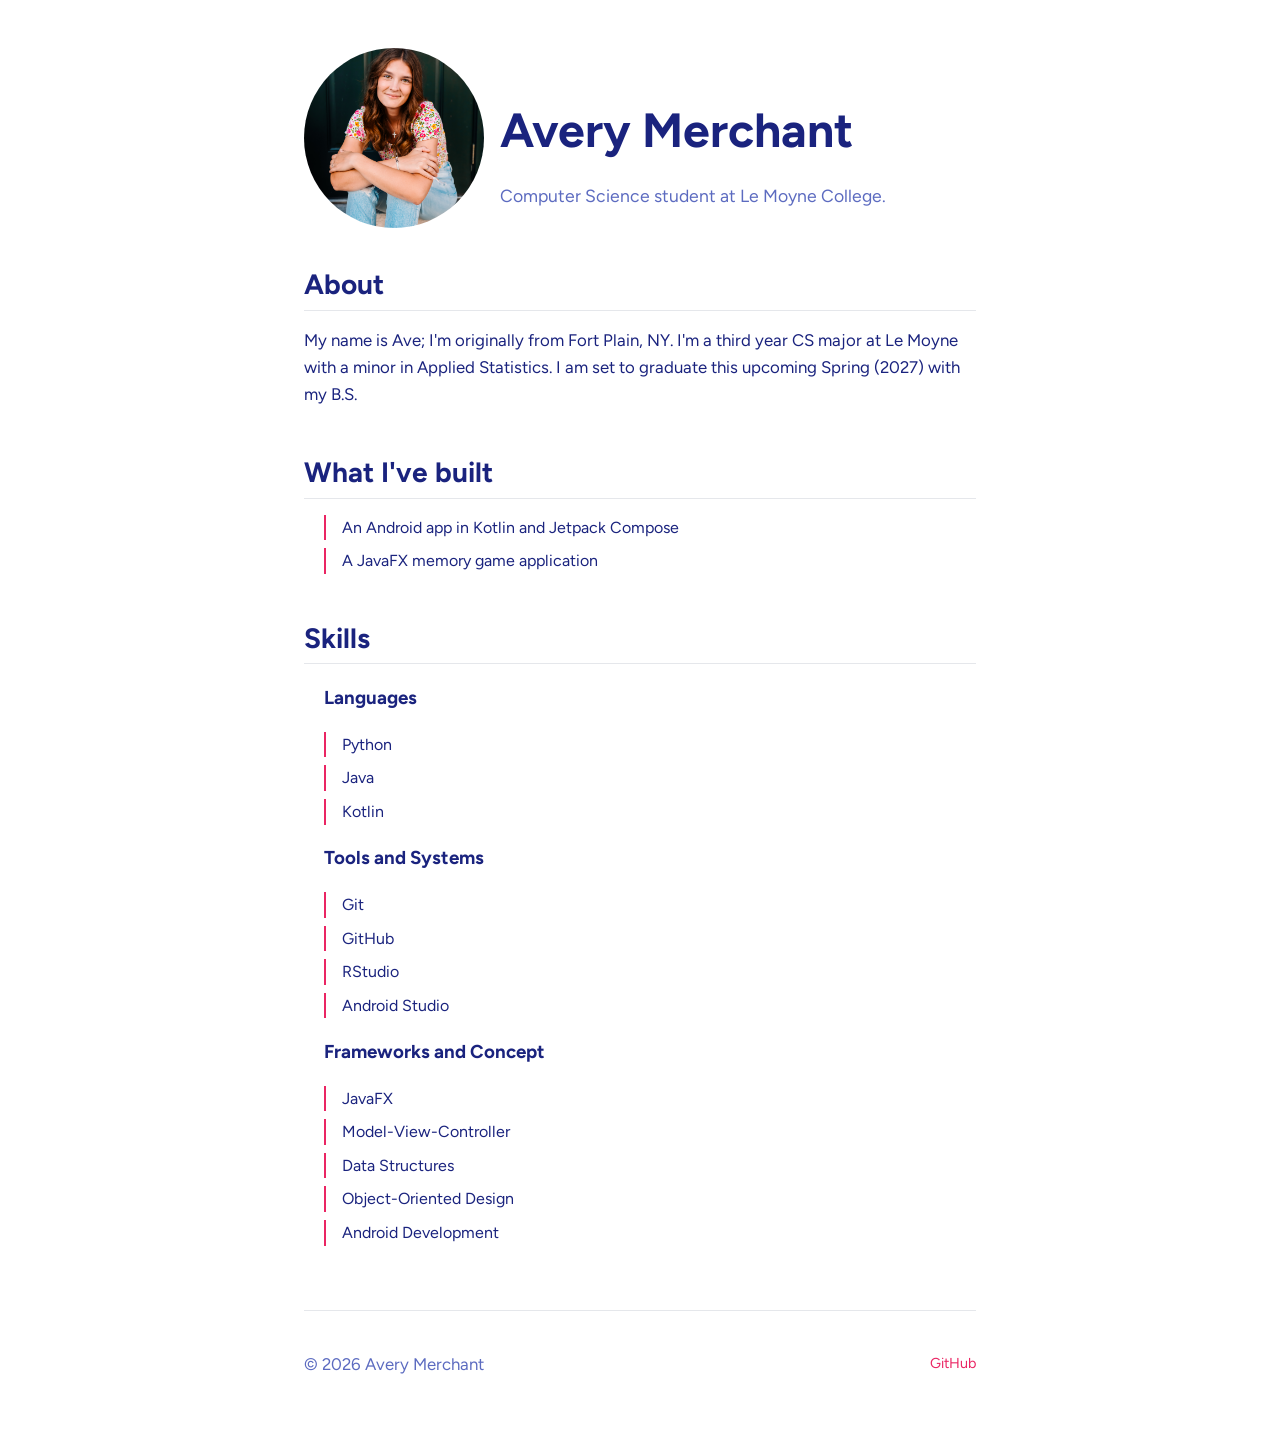
==== index.html @ 90d4e9d7 "Lab 12 done" ====
<!DOCTYPE html>
<html lang="en">
    <head>
        <meta charset="UTF-8">
        <meta name="viewport" content="width=device-width, initial-scale=1.0">
        <title>Avery Merchant</title>
        <!-- Class 12: Step 1: A typeface I choose -->
    
        <link rel="preconnect" href="https://fonts.googleapis.com">
        <link rel="preconnect" href="https://fonts.gstatic.com" crossorigin>
        <link href="https://fonts.googleapis.com/css2?family=Figtree:wght@400;700&display=swap" rel="stylesheet">
        <link rel="stylesheet" href="styles.css">
    </head>

    <body>
        <!--Class 11: Step 2: The page-->
        <header>
            <!-- Class 12: Step 3: An image -->
            <img src="images/me.jpeg" alt="Picture of Avery Merchant" class="portrait">
            <div>
                <h1>Avery Merchant</h1>
                <p>Computer Science student at Le Moyne College.</p>
            </div>
            
        </header>

        <main>
            <section>
                <h2>About</h2>
                <!-- Lab 11: Task 1: Replace my words with yours-->
                <p>My name is Ave; I'm originally from Fort Plain, NY. I'm a third year CS major at Le Moyne with a minor in Applied Statistics. I am set to graduate this upcoming Spring (2027) with my B.S.</p>
            </section>

            <section>
                <h2>What I've built</h2>
                <ul>
                    <!-- Lab 11: Task 1: Replace my words with yours-->
                    <li>An Android app in Kotlin and Jetpack Compose</li>
                    <li>A JavaFX memory game application</li>
                </ul>
            </section>

            <!-- Lab 11: Task 2: A third section-->
            <section>
                <h2>Skills</h2>
                <ul>
                    <h3>Languages</h3>
                    <li>Python</li>
                    <li>Java</li>
                    <li>Kotlin</li>

                    <h3>Tools and Systems</h3>
                    <li>Git</li>
                    <li>GitHub</li>
                    <li>RStudio</li>
                    <li>Android Studio</li>

                    <h3>Frameworks and Concept</h3>
                    <li>JavaFX</li>
                    <li>Model-View-Controller</li>
                    <li>Data Structures</li>
                    <li>Object-Oriented Design</li>
                    <li>Android Development</li>
                </ul>
            </section>
        </main>
         <!-- Lab 12: Task 3: Two things in the footer-->
        <footer>
            <p>&copy; 2026 Avery Merchant</p>
            <!-- Lab 11: Task 3: A link off your page-->
            <a href="https://github.com/avemerchant" target="_blank" rel="noopener">GitHub</a>
        </footer>
    </body>
</html>
---- styles.css ----
/* Class 11: Step 4: The basics */

:root {
    --text: #1A237E;
    --text-muted: #5C6BC0;
    --accent: #EA2563;
    --background: #ffffff;
    --border: #e5e7eb;
}

body {
    font-family: "Figtree", system-ui, -apple-system, "Segoe UI", sans-serif;
    color: var(--text);
    background: var(--background);
    line-height: 1.6;
    max-width: 42rem;
    margin: 0 auto;
    padding: 3rem 1.5rem;
}

h1 { 
    font-size: 3rem; /* Class 12: Step 2: My own scale */
    line-height: 2;
    margin-bottom: 0.25rem; 
}

header p { color: var(--text-muted); font-size: 1.1rem; margin-top: 0; }

h2 {
    font-size: 1.75rem; /* Class 12: Step 2 */
    line-height: 1.2; /* Class 12: Step 2 */
    margin-top: 2.5rem;
    border-bottom: 1px solid var(--border);
    padding-bottom: 0.5rem;
    margin-bottom: 1rem;
}

p { 
    font-size: 1.05rem; /* Class 12: Step 2 */
    margin-bottom: 1rem;
}

/* Lab 12: Task 3: Footer */
footer { 
    border-top: 1px solid var(--border);
    padding-top: 1.5rem;
    display: flex; 
    justify-content: space-between;
    align-items: center;
    margin-top: 4rem; 
    color: var(--text-muted); 
    font-size: 0.9rem; 
}

/* Lab 11: Task 4: Links */
a {
    color: var(--accent);
    text-decoration: none;
    border-bottom: 1px solid transparent;
}

a:hover { border-bottom-color: var(--accent); }

.portrait {
    width: 180px;
    height: 180px;
    object-fit: cover;
    border-radius: 50%;
}

section {
    margin-bottom: 3rem;
}

/* Lab 12: Task 2: List without bullets */
ul {
    list-style: none;
    padding-left: 1.25rem;
}

li {
    margin-bottom: 0.5rem;
    padding-left: 1rem;
    border-left: 2px solid var(--accent)
}

/* Lab 12: Task 1: Header side by side */
header {
    /* Lab 12: Task 4: Let the header stack when there isn't room */
    flex-wrap: wrap;
    display: flex;
    align-items: center;
    /* Lab 12: Task 4: Changing the gap */
    gap: 1rem;
}
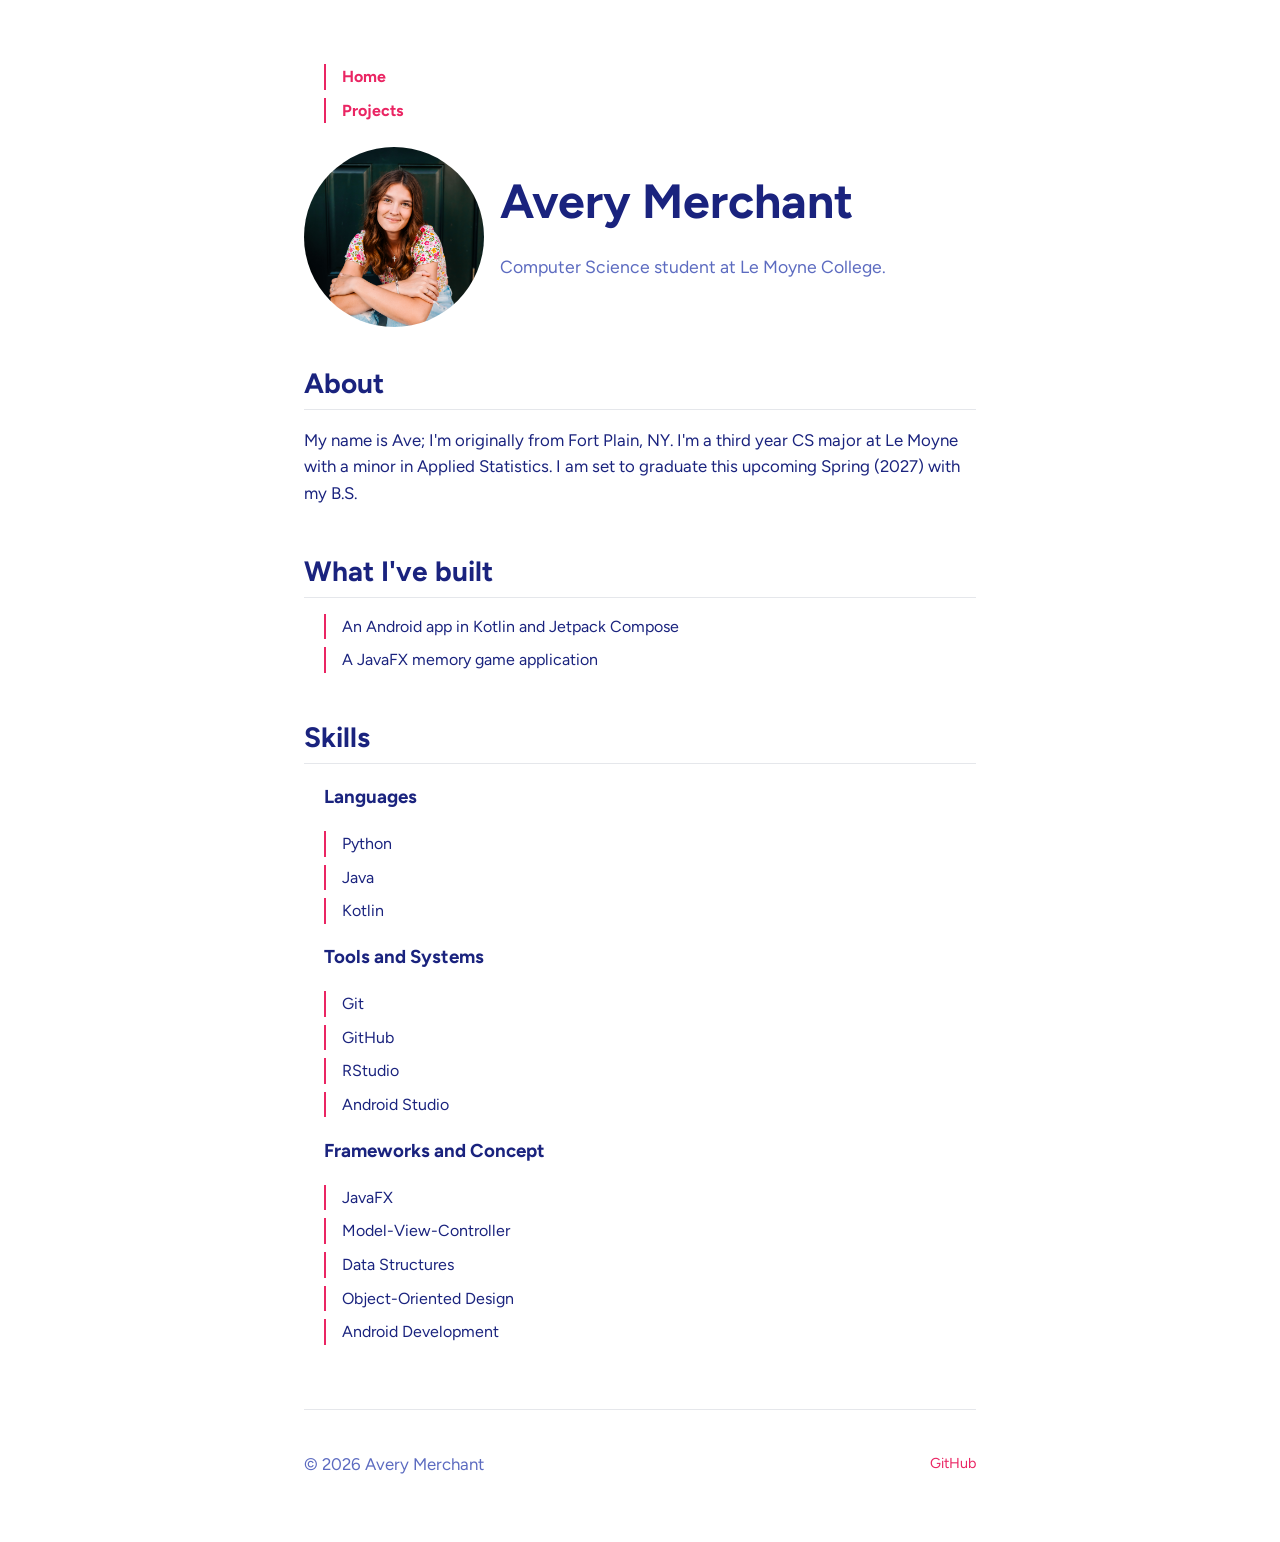
==== commit b891d08a: "S13 done" ====
--- a/index.html
+++ b/index.html
@@ -13,6 +13,13 @@
     </head>
 
     <body>
+        <!-- Class 13: Step 2: Navigation -->
+         <nav>
+            <ul>
+                <li><a href="index.html">Home</a></li>
+                <li><a href="projects.html">Projects</a></li>
+            </ul>
+         </nav>
         <!--Class 11: Step 2: The page-->
         <header>
             <!-- Class 12: Step 3: An image -->
--- a/styles.css
+++ b/styles.css
@@ -22,6 +22,7 @@
     font-size: 3rem; /* Class 12: Step 2: My own scale */
     line-height: 2;
     margin-bottom: 0.25rem; 
+    margin-top: -1rem;
 }
 
 header p { color: var(--text-muted); font-size: 1.1rem; margin-top: 0; }
@@ -66,6 +67,7 @@
     height: 180px;
     object-fit: cover;
     border-radius: 50%;
+    margin-top: 0.5rem;
 }
 
 section {
@@ -92,4 +94,16 @@
     align-items: center;
     /* Lab 12: Task 4: Changing the gap */
     gap: 1rem;
+}
+
+/* Lab 13: Step 3: The nav bar */
+nav a {
+    text-decoration: none;
+    font-weight: 700;
+    padding-bottom: 0.25rem;
+    border-bottom: 2px solid transparent;
+}
+
+nav a:hover {
+    border-bottom-color: var(--accent);
 }
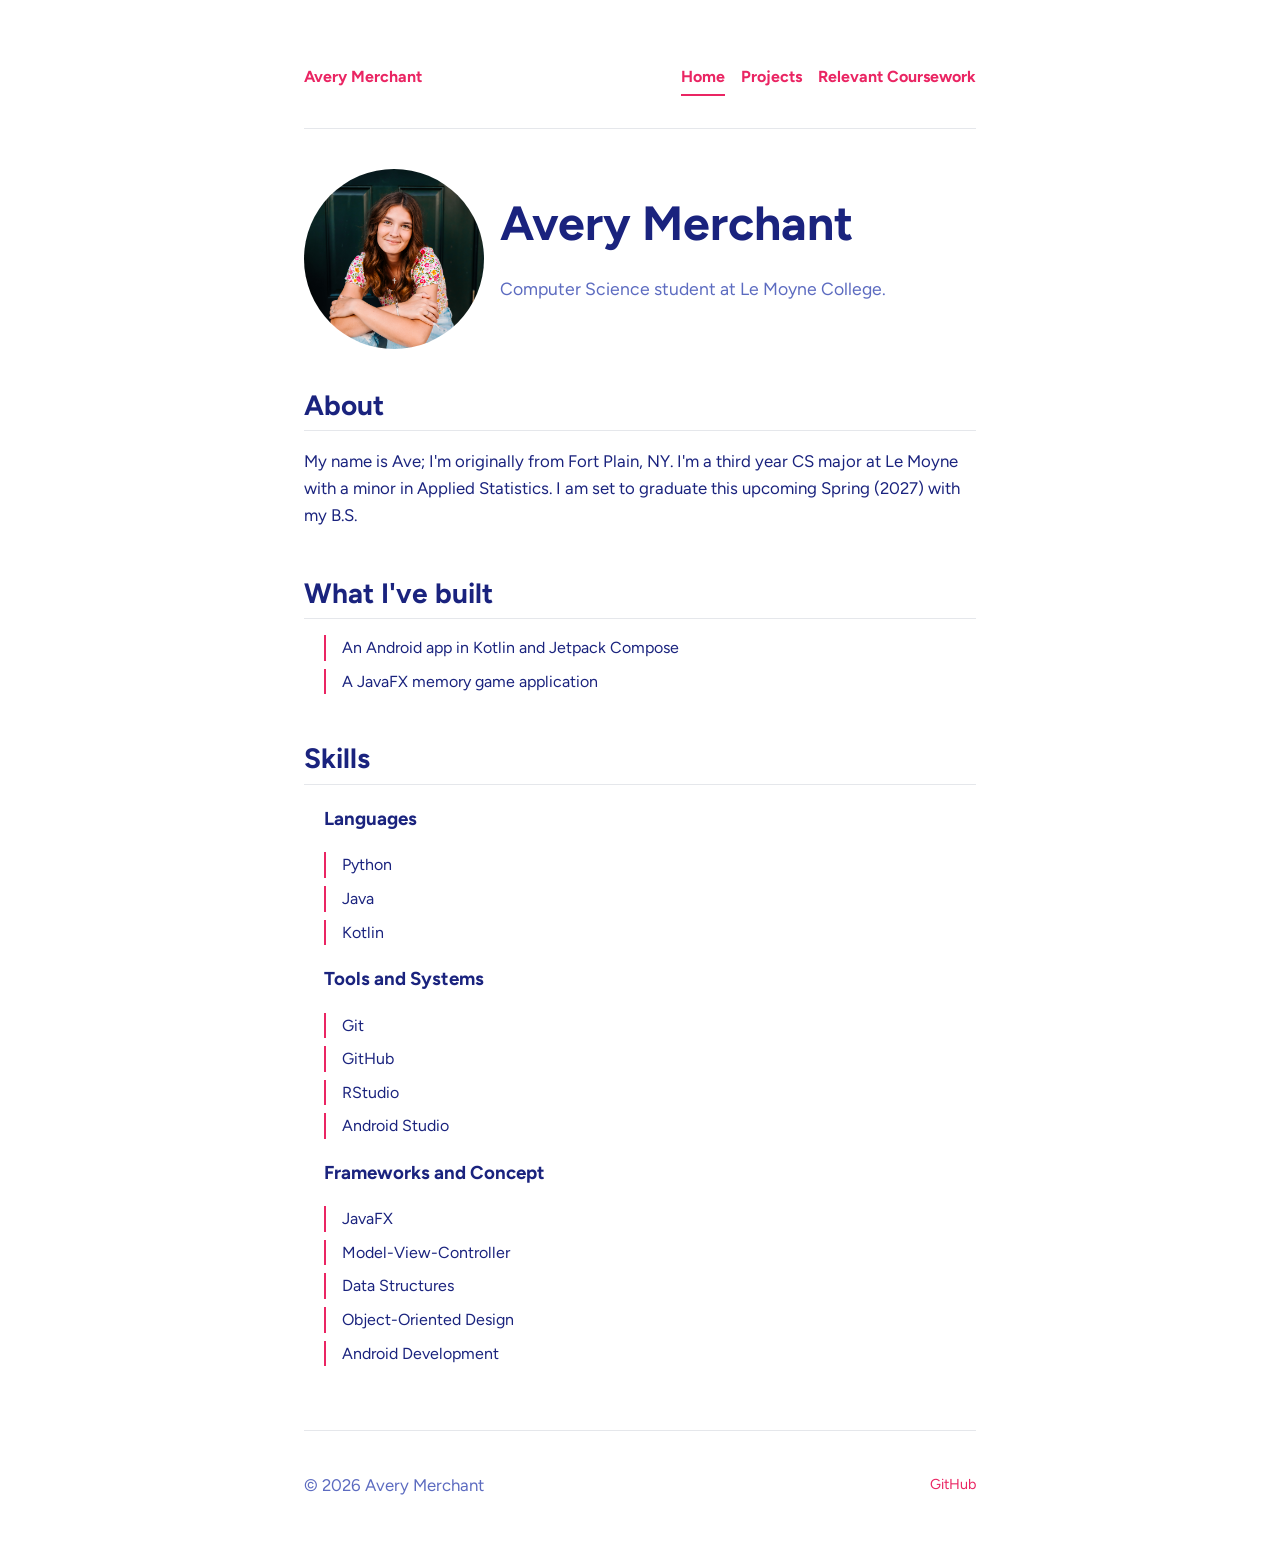
==== commit 55a338fd: "Lab 13 done" ====
--- a/index.html
+++ b/index.html
@@ -15,9 +15,11 @@
     <body>
         <!-- Class 13: Step 2: Navigation -->
          <nav>
+            <a href="index.html">Avery Merchant</a>
             <ul>
-                <li><a href="index.html">Home</a></li>
-                <li><a href="projects.html">Projects</a></li>
+                <a href="index.html" class="current">Home</a>
+                <a href="projects.html">Projects</a>
+                <a href="relevantwork.html">Relevant Coursework</a>
             </ul>
          </nav>
         <!--Class 11: Step 2: The page-->
--- a/styles.css
+++ b/styles.css
@@ -96,6 +96,17 @@
     gap: 1rem;
 }
 
+/* Lab 13: Task 4: Separate the bar from the header */
+nav {
+    padding-bottom: 1rem;
+    border-bottom: 1px solid var(--border);
+    margin-bottom: 2rem;
+    display: flex;
+    justify-content: space-between;
+    align-items: center;
+    flex-wrap: wrap;
+}
+
 /* Lab 13: Step 3: The nav bar */
 nav a {
     text-decoration: none;
@@ -106,4 +117,17 @@
 
 nav a:hover {
     border-bottom-color: var(--accent);
+}
+
+/* Lab 13: Task 1: Which page am I on */
+nav a.current {
+    border-bottom-color: var(--accent);
+    color: var(--accent);
+}
+
+nav ul{
+    display: flex;
+    gap: 1rem;
+    list-style: none;
+    padding-left: 0;
 }
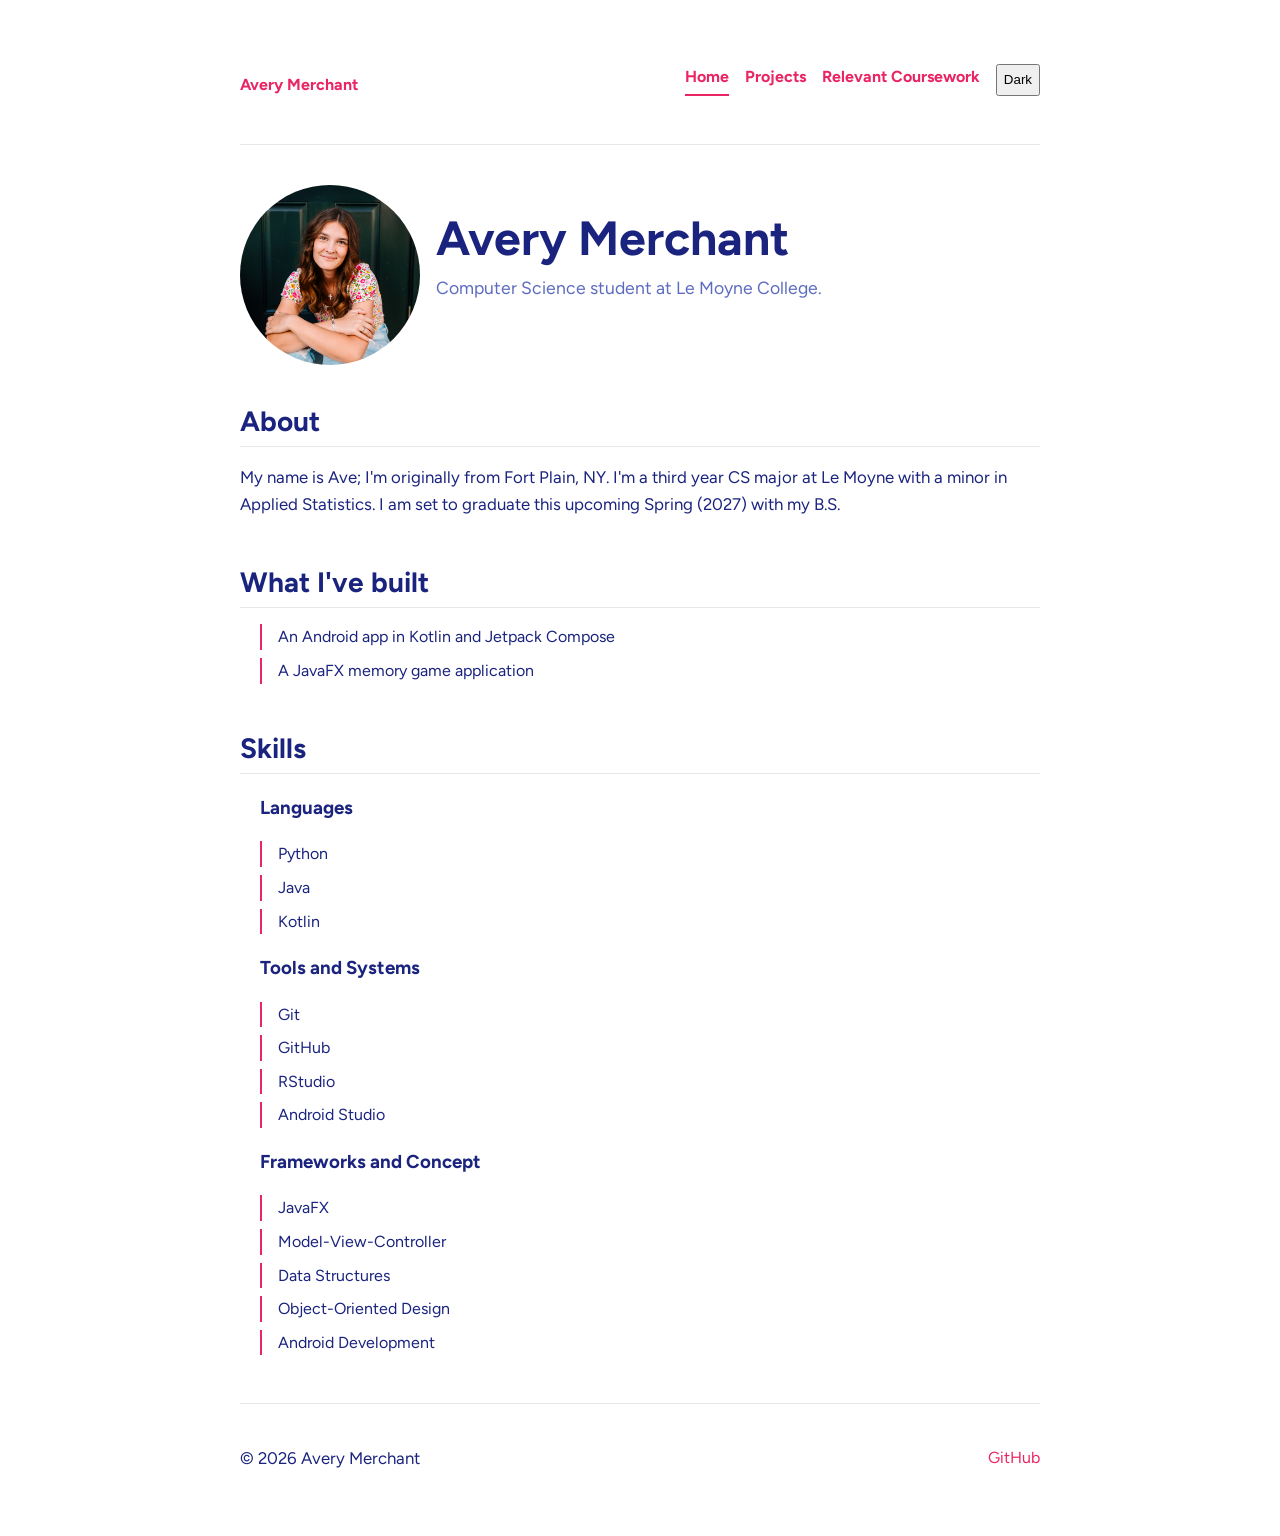
==== commit c3326f3b: "S15 done" ====
--- a/index.html
+++ b/index.html
@@ -10,6 +10,8 @@
         <link rel="preconnect" href="https://fonts.gstatic.com" crossorigin>
         <link href="https://fonts.googleapis.com/css2?family=Figtree:wght@400;700&display=swap" rel="stylesheet">
         <link rel="stylesheet" href="styles.css">
+        <!-- Class 15: Step 1: My third file -->
+        <script src="script.js" defer></script>
     </head>
 
     <body>
@@ -20,6 +22,8 @@
                 <a href="index.html" class="current">Home</a>
                 <a href="projects.html">Projects</a>
                 <a href="relevantwork.html">Relevant Coursework</a>
+                <!-- Class 15: Step 3: The theme button -->
+                <button id="theme-toggle" type="button">Dark</button>
             </ul>
          </nav>
         <!--Class 11: Step 2: The page-->
@@ -75,7 +79,8 @@
         </main>
          <!-- Lab 12: Task 3: Two things in the footer-->
         <footer>
-            <p>&copy; 2026 Avery Merchant</p>
+            <!-- Class 15: Step 2: The year, written by JavaScript -->
+            <p>&copy; <span id="year"></span> Avery Merchant</p>
             <!-- Lab 11: Task 3: A link off your page-->
             <a href="https://github.com/avemerchant" target="_blank" rel="noopener">GitHub</a>
         </footer>
--- a/styles.css
+++ b/styles.css
@@ -13,19 +13,26 @@
     color: var(--text);
     background: var(--background);
     line-height: 1.6;
-    max-width: 42rem;
+    /* Lab 14: Task 5: Break your own page */
+    max-width: 50rem;
     margin: 0 auto;
     padding: 3rem 1.5rem;
 }
 
 h1 { 
     font-size: 3rem; /* Class 12: Step 2: My own scale */
-    line-height: 2;
     margin-bottom: 0.25rem; 
     margin-top: -1rem;
+    /* Lab 14: Task 5: Break my own page */
+    line-height: 1.3;
 }
 
-header p { color: var(--text-muted); font-size: 1.1rem; margin-top: 0; }
+header p { 
+    color: var(--text-muted); 
+    font-size: 1.1rem; 
+    margin-top: 0; 
+    flex-wrap: wrap;
+}
 
 h2 {
     font-size: 1.75rem; /* Class 12: Step 2 */
@@ -42,15 +49,22 @@
 }
 
 /* Lab 12: Task 3: Footer */
+/* Lab 14: Task 4: Foot stacks on narrow screens */
 footer { 
+    display: flex;
+    flex-direction: column;
+    flex-wrap: wrap;
+    gap: 0.5rem;
+    align-items: center;
     border-top: 1px solid var(--border);
     padding-top: 1.5rem;
-    display: flex; 
-    justify-content: space-between;
-    align-items: center;
-    margin-top: 4rem; 
-    color: var(--text-muted); 
-    font-size: 0.9rem; 
+}
+
+@media (min-width: 43rem) {
+    footer { 
+        flex-direction: row; 
+        justify-content: space-between;
+    }
 }
 
 /* Lab 11: Task 4: Links */
@@ -125,9 +139,51 @@
     color: var(--accent);
 }
 
-nav ul{
+/* Lab 14: Task 1: The nav stacks on narrow screens */
+nav ul {
     display: flex;
     gap: 1rem;
     list-style: none;
     padding-left: 0;
+    margin-bottom: 2rem;
+    flex-direction: column;
+}
+
+@media (min-width: 31rem) {
+    nav ul{
+        flex-direction: row;
+    }
+}
+
+/* Class 14: Step 2: The cards go in a row */
+/* Class 14: Step 3: Stack by default */
+/* Class 14: Step 5: Break my own page */
+.cards {
+    display: flex;
+    /* Lab 14: Task 6: One layout choice of my own */
+    flex-wrap: wrap;
+    flex-direction: column;
+    gap: 1.5rem;
+}
+
+.card {
+    flex: 1;
+    padding: 1.5rem;
+    border: 1px solid var(--border);
+    border-radius: 8px;
+}
+
+/* Class 14: Step 3: A row when there's room */
+@media (min-width: 43rem) {
+    .cards {
+        flex-direction: row;
+    }
+}
+
+body.dark {
+    --text: white;
+    --text-muted: silver;
+    --accent: #EA2563;
+    --background: black;
+    --border: dimgray;
 }
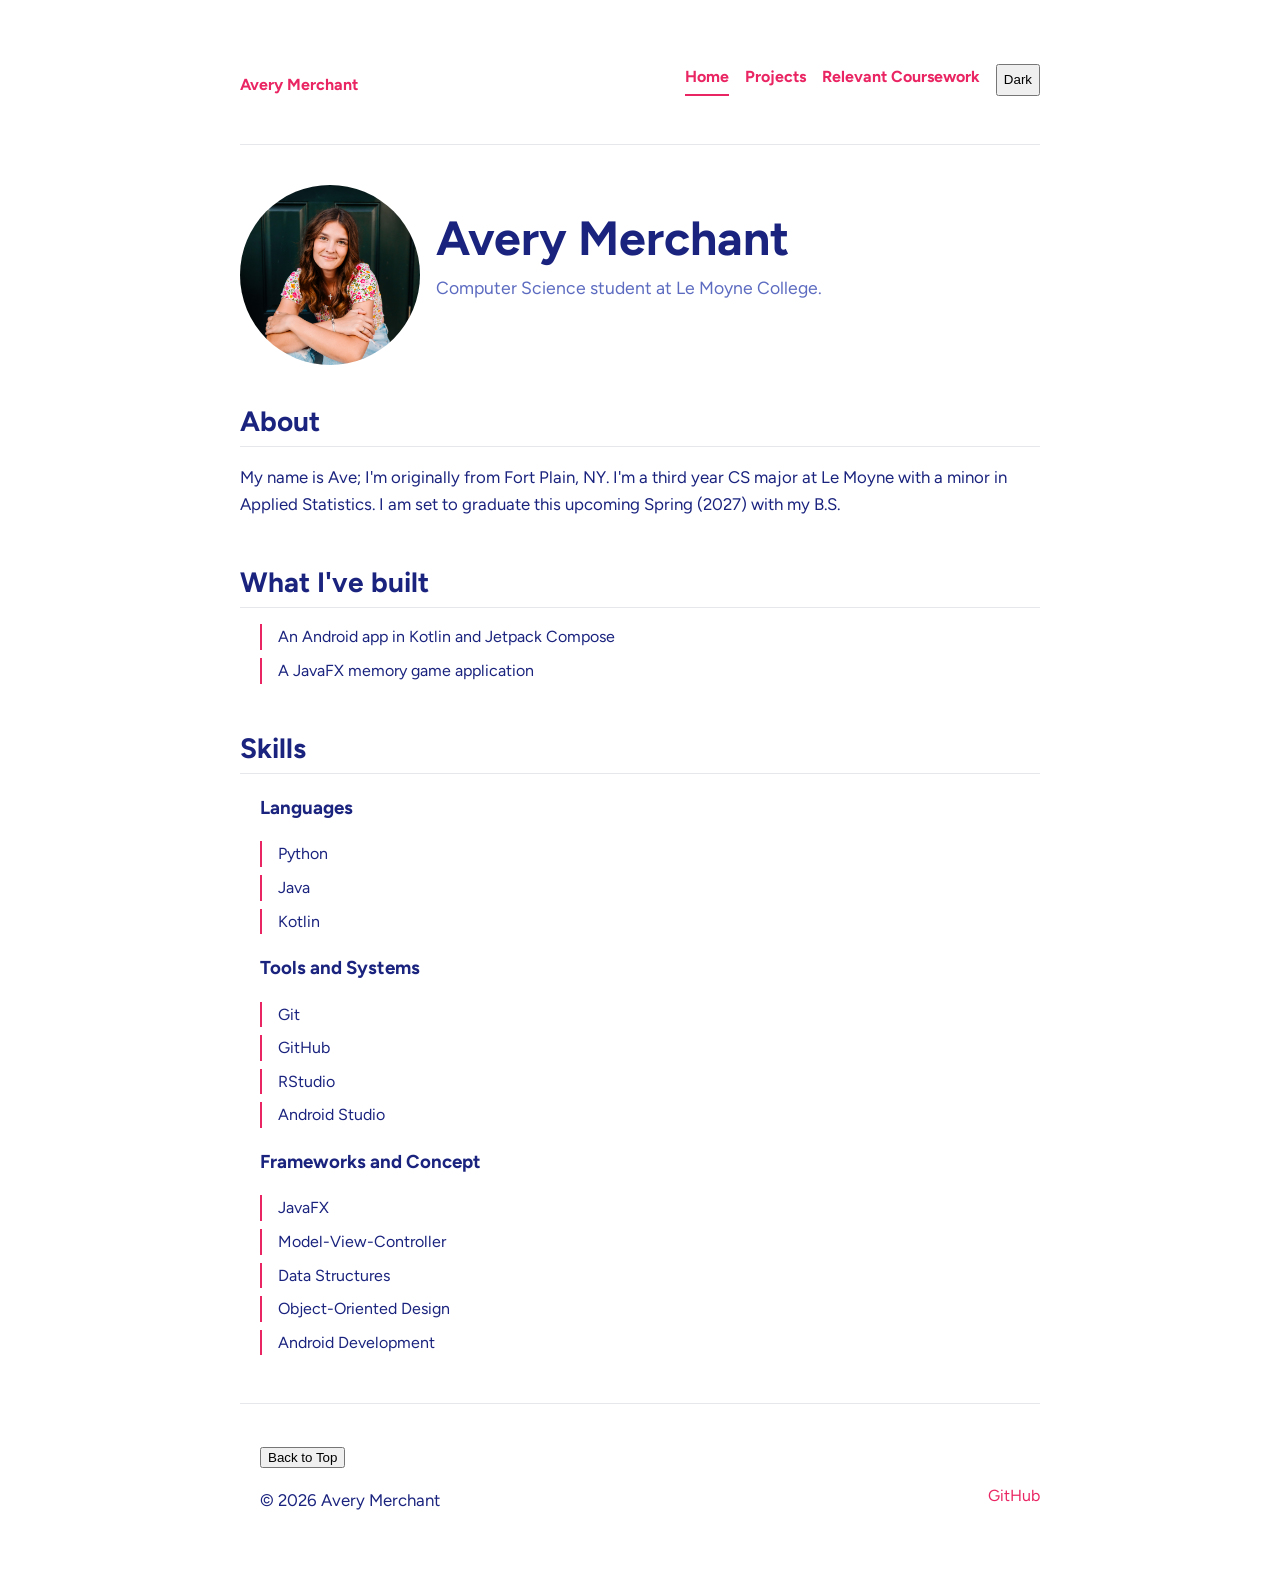
==== commit 2ae21b31: "Lab 15 done" ====
--- a/index.html
+++ b/index.html
@@ -79,10 +79,17 @@
         </main>
          <!-- Lab 12: Task 3: Two things in the footer-->
         <footer>
-            <!-- Class 15: Step 2: The year, written by JavaScript -->
-            <p>&copy; <span id="year"></span> Avery Merchant</p>
-            <!-- Lab 11: Task 3: A link off your page-->
-            <a href="https://github.com/avemerchant" target="_blank" rel="noopener">GitHub</a>
+            <ul>
+                <!-- Lab 15: Task 5: A back-to-top button -->
+                <button id="back-to-top" type="button">Back to Top</button>
+                <!-- Class 15: Step 2: The year, written by JavaScript -->
+                <p>&copy; <span id="year"></span> Avery Merchant</p>
+            </ul>
+            <ul>
+                <p> </p>
+                <!-- Lab 11: Task 3: A link off your page-->
+                <a href="https://github.com/avemerchant" target="_blank" rel="noopener">GitHub</a>
+            </ul>
         </footer>
     </body>
 </html>
--- a/styles.css
+++ b/styles.css
@@ -58,6 +58,10 @@
     align-items: center;
     border-top: 1px solid var(--border);
     padding-top: 1.5rem;
+}
+
+footer ul {
+    flex-direction: column;
 }
 
 @media (min-width: 43rem) {
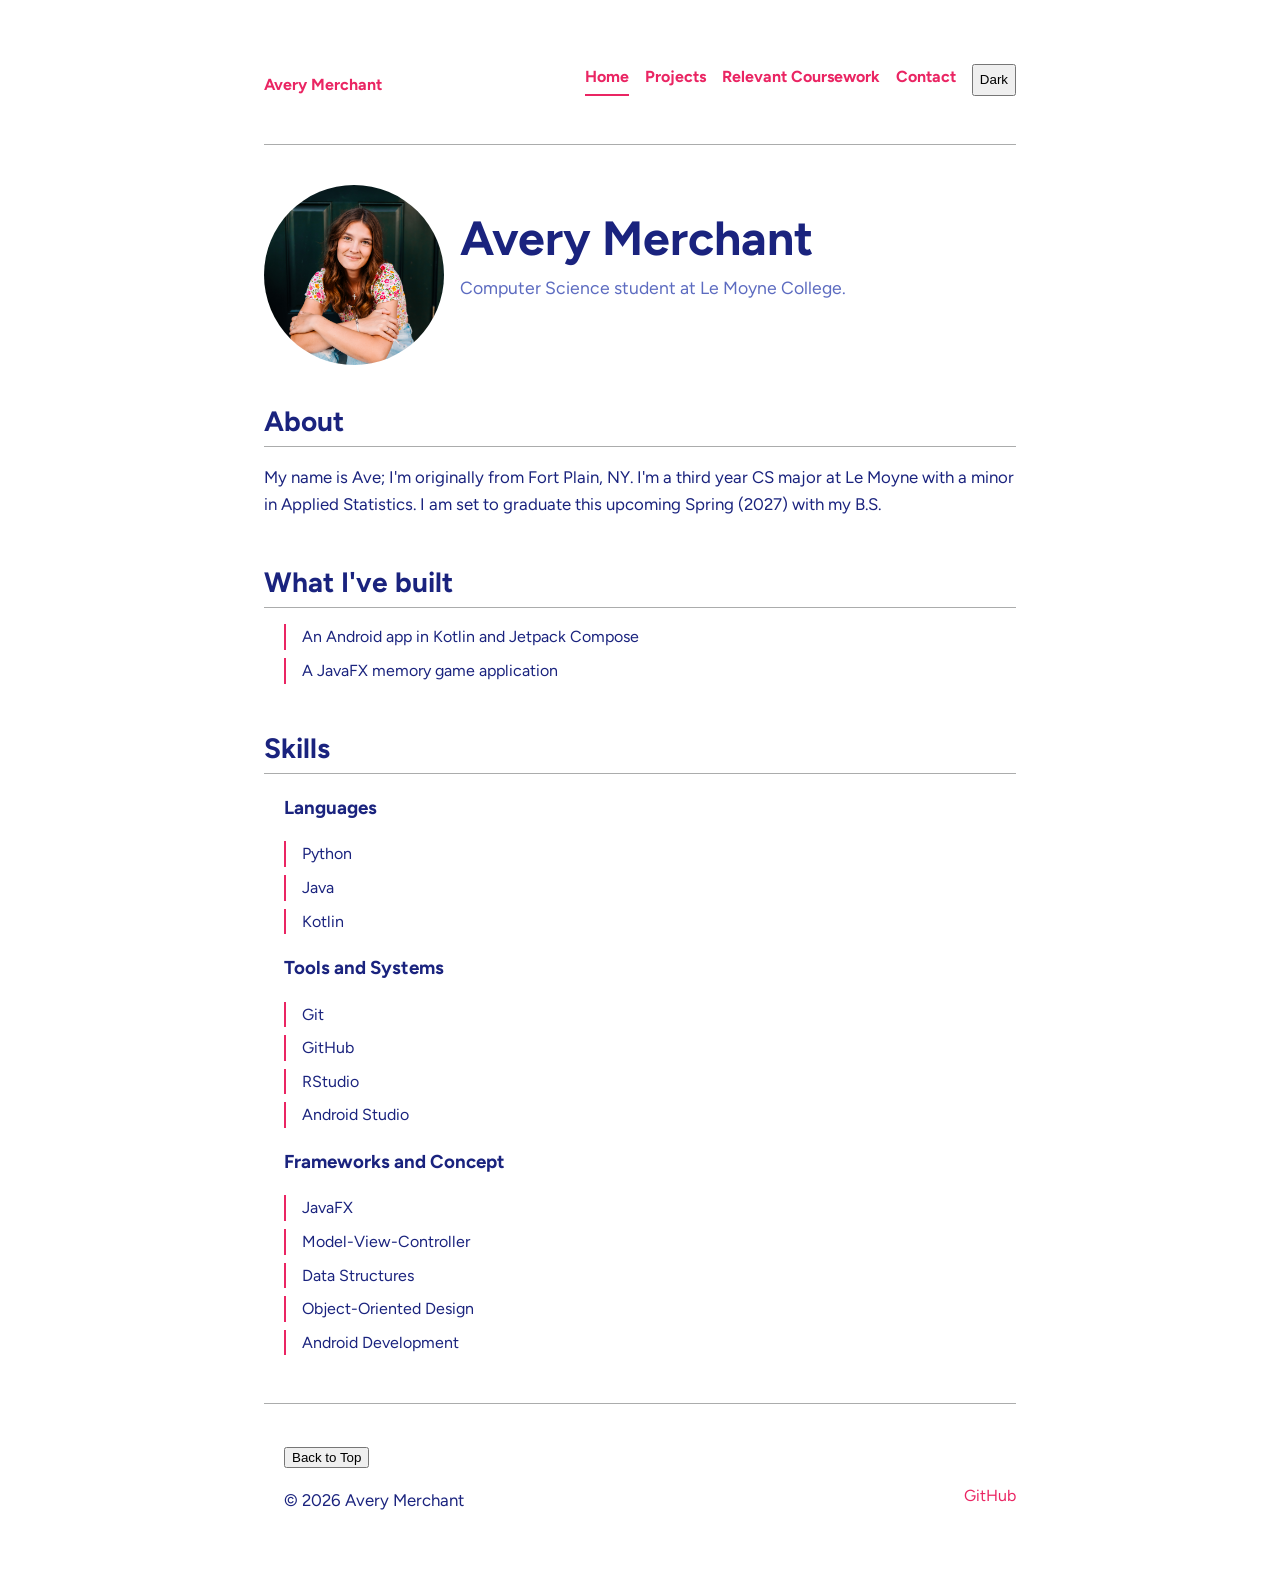
==== commit f50f3079: "S16 done" ====
--- a/index.html
+++ b/index.html
@@ -22,6 +22,8 @@
                 <a href="index.html" class="current">Home</a>
                 <a href="projects.html">Projects</a>
                 <a href="relevantwork.html">Relevant Coursework</a>
+                <!-- Class 16: Step 1: The contact link -->
+                <a href="contact.html">Contact</a>
                 <!-- Class 15: Step 3: The theme button -->
                 <button id="theme-toggle" type="button">Dark</button>
             </ul>
--- a/styles.css
+++ b/styles.css
@@ -1,11 +1,15 @@
+/* Class 16: Step 3: Padding counts inside width, not on top of it */
+* {
+    box-sizing: border-box
+}
+
 /* Class 11: Step 4: The basics */
-
 :root {
     --text: #1A237E;
     --text-muted: #5C6BC0;
     --accent: #EA2563;
     --background: #ffffff;
-    --border: #e5e7eb;
+    --border: #abacac;
 }
 
 body {
@@ -190,4 +194,43 @@
     --accent: #EA2563;
     --background: black;
     --border: dimgray;
+}
+
+/* Class 16: Step 3: The form */
+form label {
+    display: block;
+    font-weight: 700;
+    margin-bottom: 0.25rem;
+}
+
+form input, form textarea {
+    font: inherit;
+    width: 100%;
+    padding: 0.5rem;
+    border: 1px solid var(--border);
+    border-radius: 6px;
+    background: var(--background);
+    color: var(--text);
+}
+
+form input:focus, form textarea:focus {
+    border-color: var(--accent);
+    outline: 2px solid var(--accent);
+    outline-offset: 2px;
+}
+
+form button {
+    font: inherit;
+    font-weight: 700;
+    color: var(--background);
+    background: var(--accent);
+    border: none;
+    border-radius: 6px;
+    padding: 0.6rem 1.4rem;
+    cursor: pointer;
+}
+
+#form-status {
+    font-weight: 500;
+    color: var(--accent);
 }
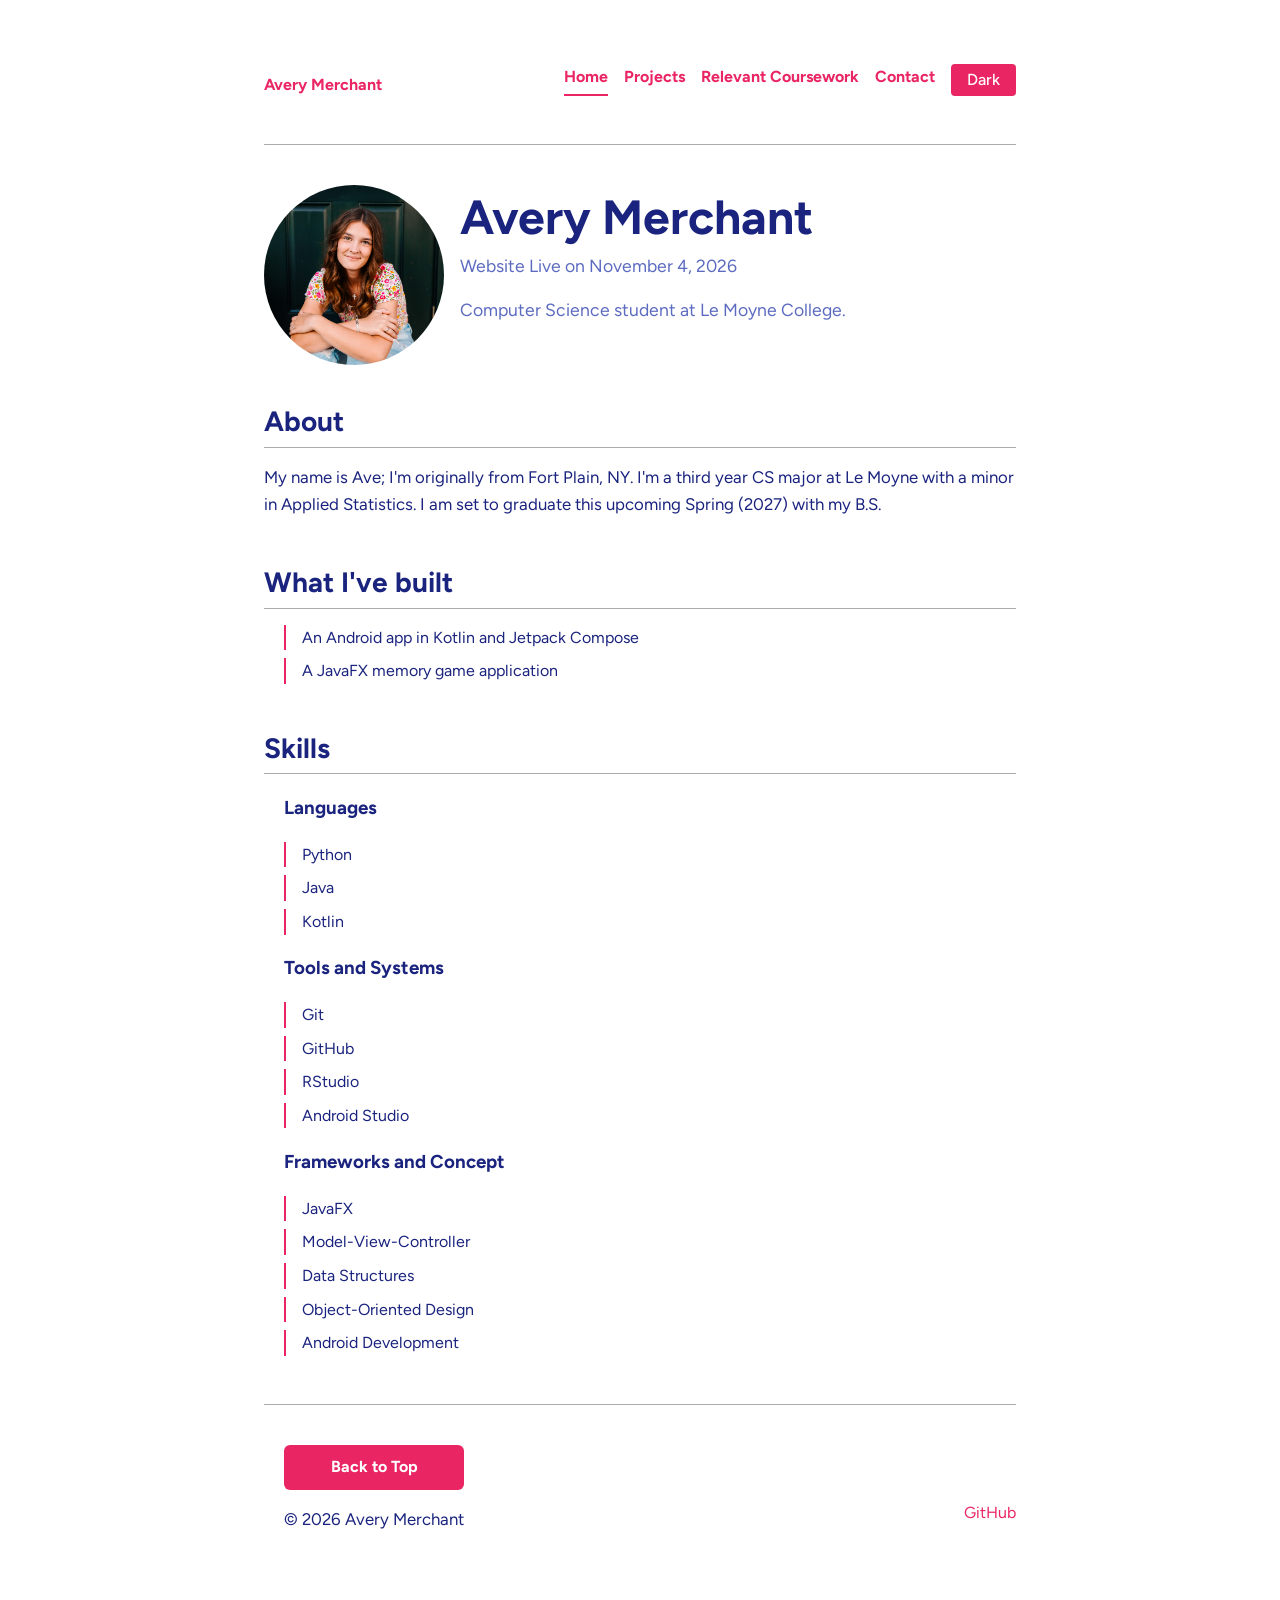
==== commit 881d9811: "Lab 17 done" ====
--- a/index.html
+++ b/index.html
@@ -34,6 +34,8 @@
             <img src="images/me.jpeg" alt="Picture of Avery Merchant" class="portrait">
             <div>
                 <h1>Avery Merchant</h1>
+                <!-- Lab 17 · Task 3: something I can see -->
+                <p>Website Live on November 4, 2026</p>
                 <p>Computer Science student at Le Moyne College.</p>
             </div>
             
--- a/styles.css
+++ b/styles.css
@@ -10,6 +10,7 @@
     --accent: #EA2563;
     --background: #ffffff;
     --border: #abacac;
+    --error: crimson;
 }
 
 body {
@@ -38,6 +39,18 @@
     flex-wrap: wrap;
 }
 
+nav button {
+    font: inherit;
+    font-weight: 500;
+    color: var(--background);
+    background: var(--accent);
+    border: none;
+    border-radius: 4px;
+    padding: 0.2rem 1rem;
+    cursor: pointer;
+}
+
+
 h2 {
     font-size: 1.75rem; /* Class 12: Step 2 */
     line-height: 1.2; /* Class 12: Step 2 */
@@ -58,20 +71,34 @@
     display: flex;
     flex-direction: column;
     flex-wrap: wrap;
-    gap: 0.5rem;
     align-items: center;
+    justify-content: center;
     border-top: 1px solid var(--border);
     padding-top: 1.5rem;
 }
 
 footer ul {
-    flex-direction: column;
+    display: flex;
+    flex-direction: column;
+    justify-content: center;
+}
+
+footer button {
+    font: inherit;
+    font-weight: 700;
+    color: var(--background);
+    background: var(--accent);
+    border: none;
+    border-radius: 6px;
+    padding: 0.6rem 1.4rem;
+    cursor: pointer;
 }
 
 @media (min-width: 43rem) {
     footer { 
         flex-direction: row; 
         justify-content: space-between;
+        align-items: center;
     }
 }
 
@@ -157,7 +184,7 @@
     flex-direction: column;
 }
 
-@media (min-width: 31rem) {
+@media (min-width: 33rem) {
     nav ul{
         flex-direction: row;
     }
@@ -194,6 +221,7 @@
     --accent: #EA2563;
     --background: black;
     --border: dimgray;
+    --error: lightsalmon;
 }
 
 /* Class 16: Step 3: The form */
@@ -233,4 +261,9 @@
 #form-status {
     font-weight: 500;
     color: var(--accent);
+}
+
+/* Lab 16: Task 2: The error state */
+#form-status.error {
+    color: var(--error);
 }
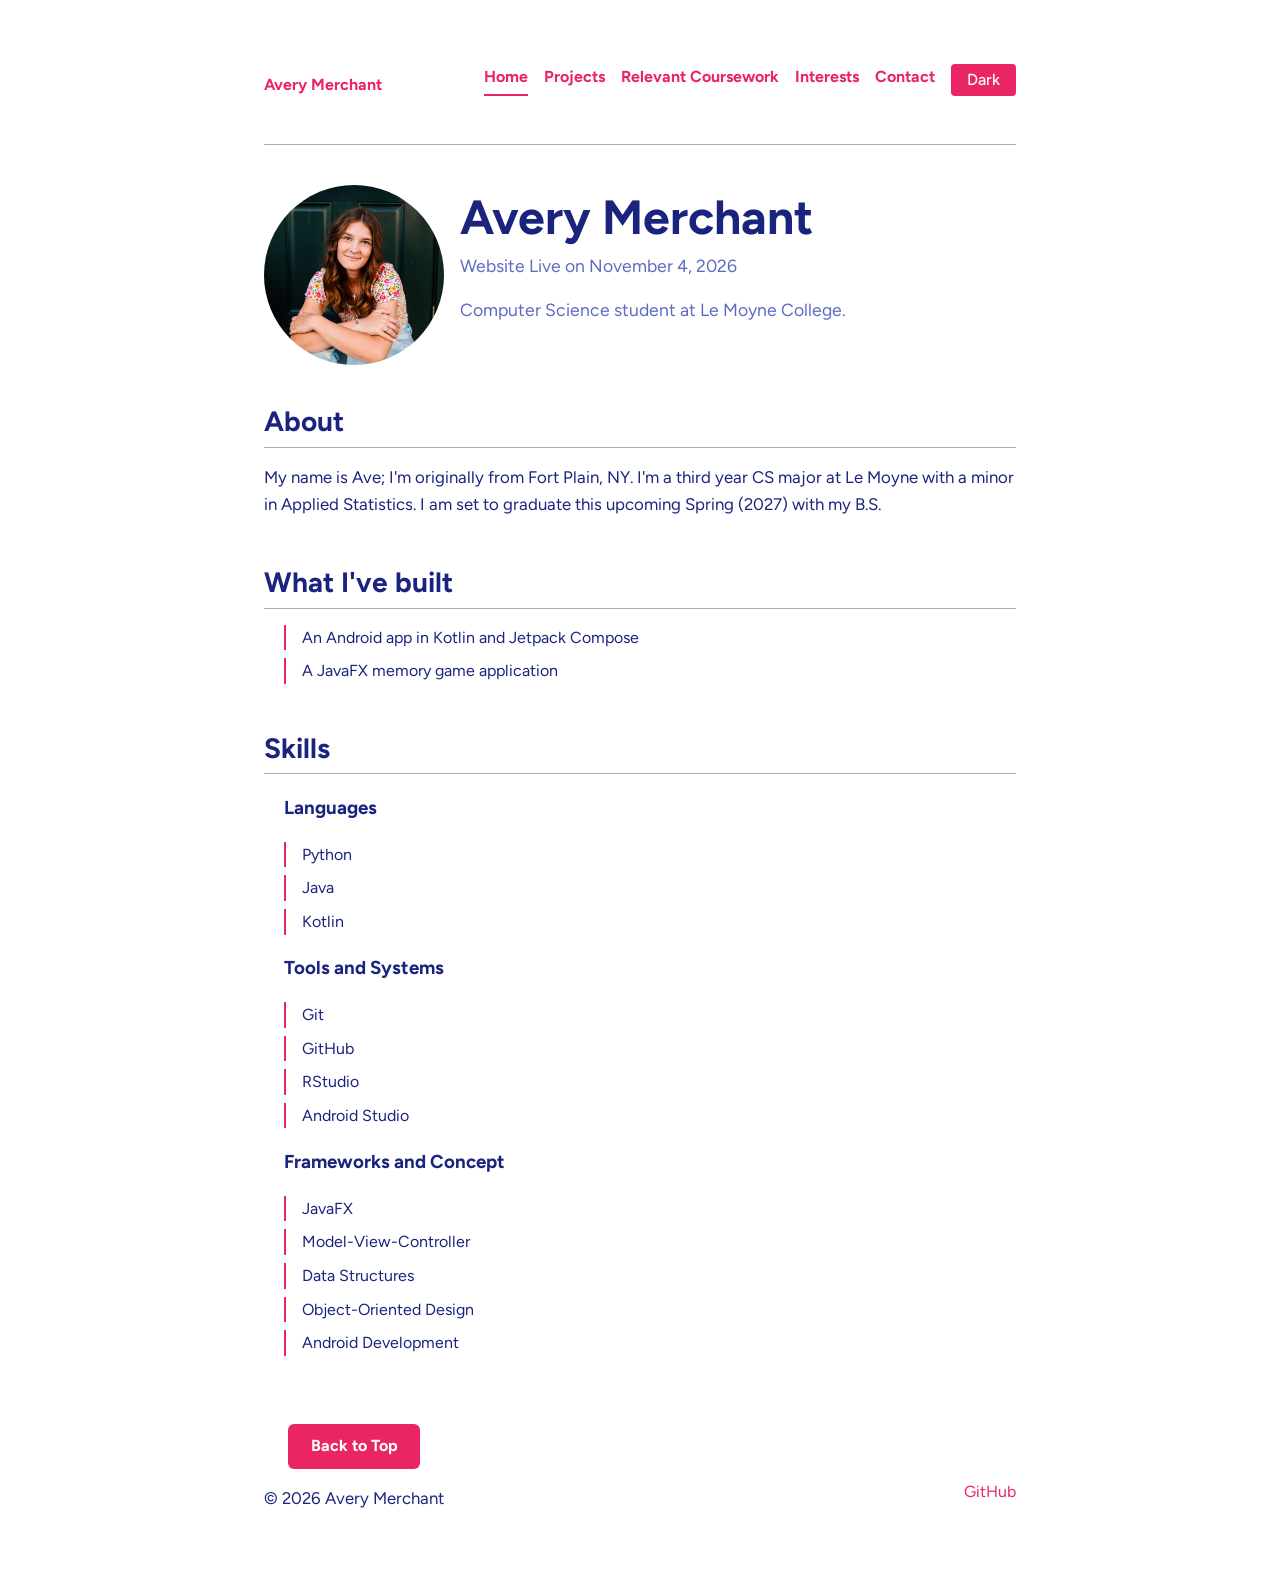
==== commit 326d6a45: "S20 done" ====
--- a/index.html
+++ b/index.html
@@ -22,6 +22,7 @@
                 <a href="index.html" class="current">Home</a>
                 <a href="projects.html">Projects</a>
                 <a href="relevantwork.html">Relevant Coursework</a>
+                <a href="interests.html">Interests</a>
                 <!-- Class 16: Step 1: The contact link -->
                 <a href="contact.html">Contact</a>
                 <!-- Class 15: Step 3: The theme button -->
--- a/styles.css
+++ b/styles.css
@@ -67,20 +67,26 @@
 
 /* Lab 12: Task 3: Footer */
 /* Lab 14: Task 4: Foot stacks on narrow screens */
+/* Lab 18: Task 6: A fix */
 footer { 
     display: flex;
     flex-direction: column;
     flex-wrap: wrap;
     align-items: center;
     justify-content: center;
-    border-top: 1px solid var(--border);
-    padding-top: 1.5rem;
+    text-align: center;
+    width: 100%;
+    padding: 20px 0;
 }
 
 footer ul {
     display: flex;
     flex-direction: column;
     justify-content: center;
+    align-items: center;
+    list-style: none;
+    padding: 0;
+    margin: 0;
 }
 
 footer button {
@@ -266,4 +272,9 @@
 /* Lab 16: Task 2: The error state */
 #form-status.error {
     color: var(--error);
+}
+
+/* Class 18: Step 2: The honeypot, hidden from people */
+.hidden-field {
+    display: none;
 }
